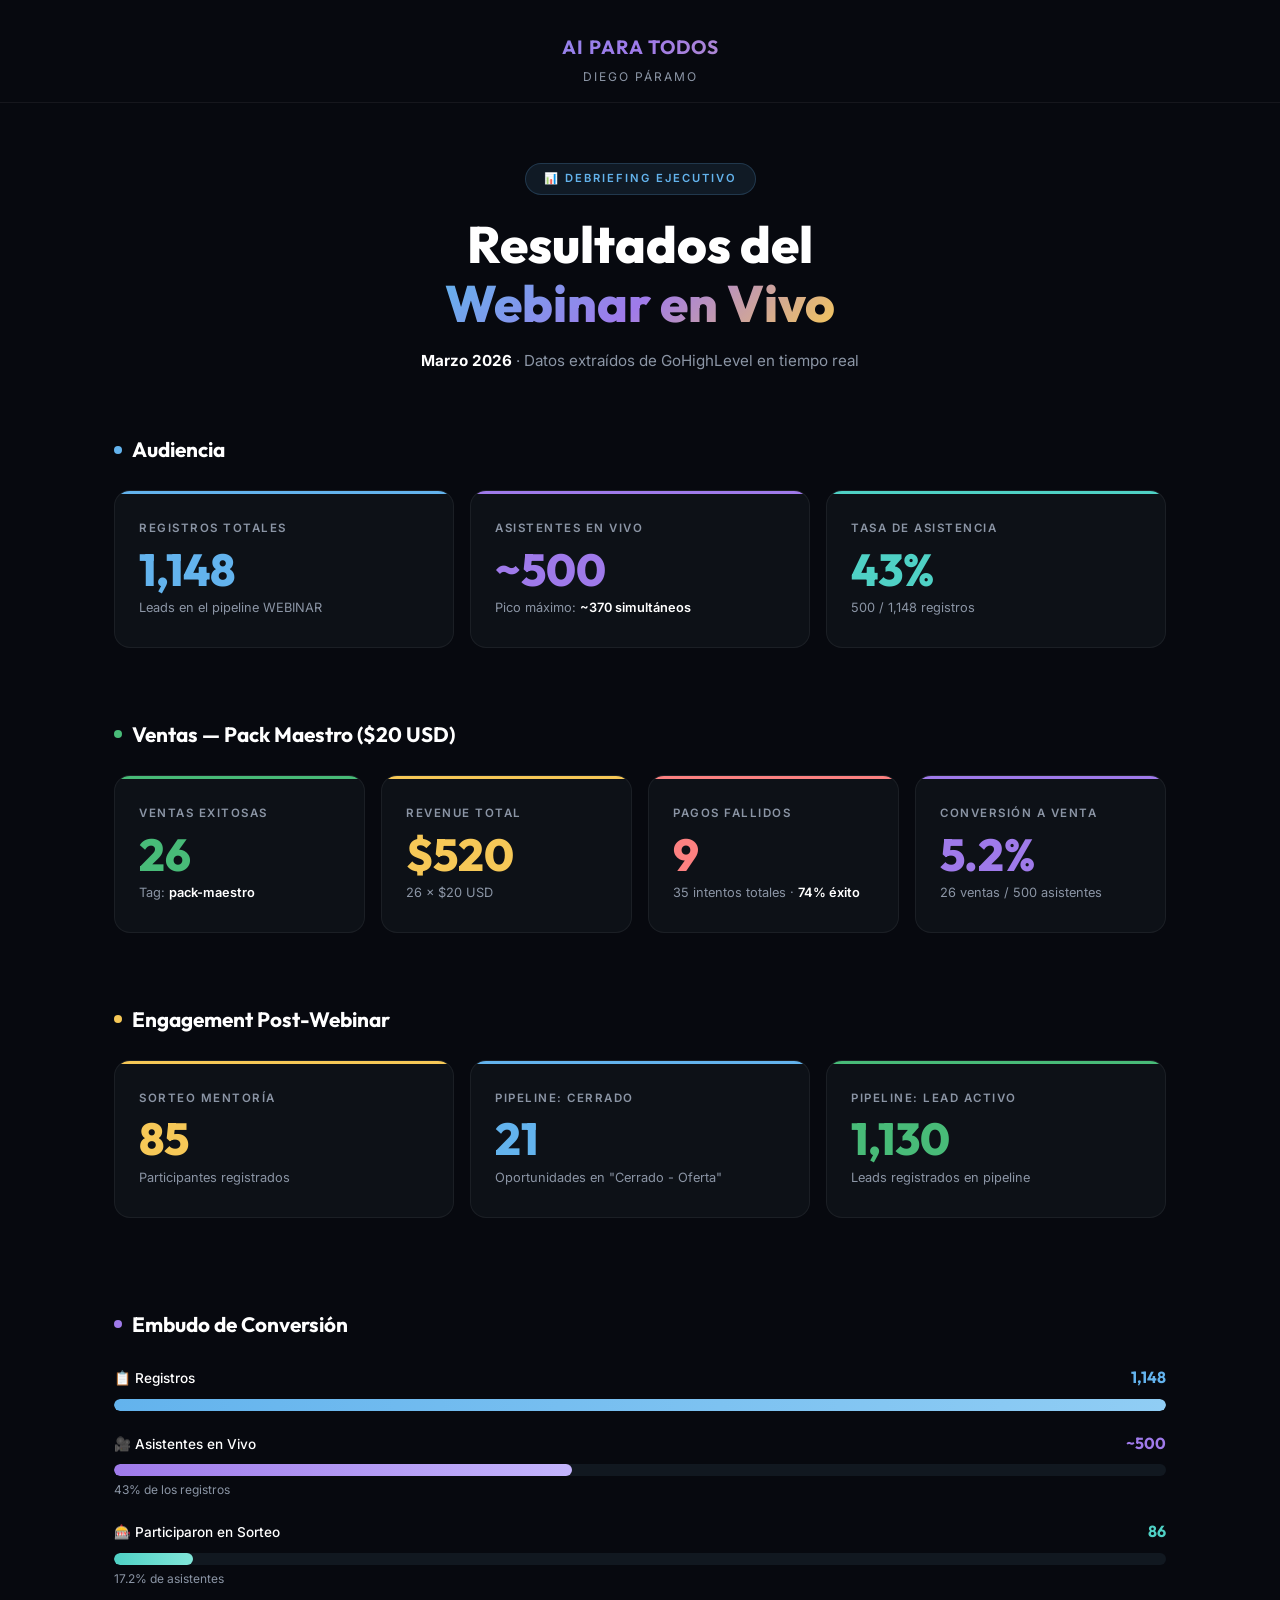
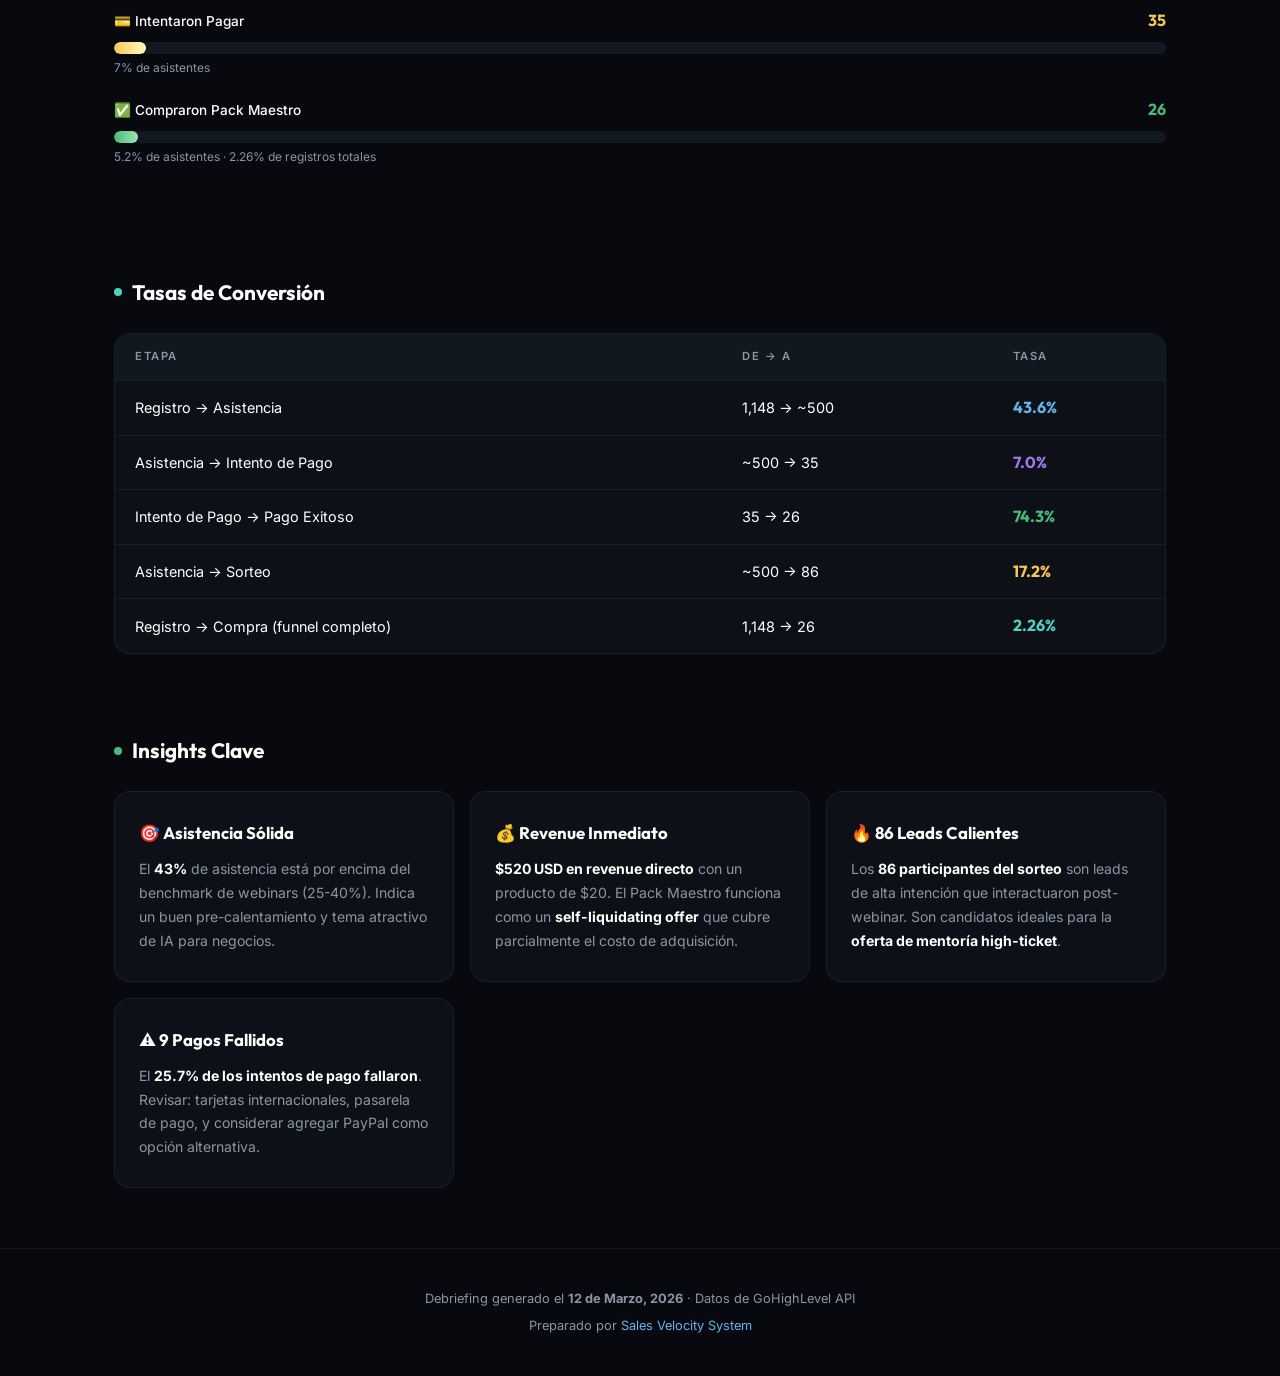
==== debriefing_webinar.html @ 4d349808 "Add webinar debriefing page with KPI metrics" ====
<!DOCTYPE html>
<html lang="es">
<head>
  <meta charset="UTF-8">
  <meta name="viewport" content="width=device-width, initial-scale=1.0">
  <title>Debriefing Webinar — AI Para Todos | Diego Páramo</title>
  <meta name="description" content="Resumen ejecutivo del webinar AI Para Todos — Métricas, resultados y oportunidades.">
  <link rel="preconnect" href="https://fonts.googleapis.com">
  <link href="https://fonts.googleapis.com/css2?family=Inter:wght@300;400;500;600;700;800;900&family=Outfit:wght@600;700;800&display=swap" rel="stylesheet">
  <style>
    :root {
      --bg-primary: #07090F;
      --bg-card: #0D1117;
      --bg-card-alt: #111820;
      --border: rgba(255,255,255,0.06);
      --border-accent: rgba(99,179,237,0.15);
      --white: #FFFFFF;
      --muted: #8B95A5;
      --accent-blue: #63B3ED;
      --accent-purple: #9F7AEA;
      --accent-green: #48BB78;
      --accent-gold: #F6C857;
      --accent-red: #FC8181;
      --accent-cyan: #4FD1C5;
      --gradient-hero: linear-gradient(135deg, #63B3ED 0%, #9F7AEA 50%, #F6C857 100%);
      --font-body: 'Inter', -apple-system, sans-serif;
      --font-display: 'Outfit', 'Inter', sans-serif;
      --radius: 16px;
      --radius-sm: 10px;
    }

    * { margin: 0; padding: 0; box-sizing: border-box; }

    body {
      font-family: var(--font-body);
      background: var(--bg-primary);
      color: var(--white);
      line-height: 1.6;
      -webkit-font-smoothing: antialiased;
    }

    .container {
      max-width: 1100px;
      margin: 0 auto;
      padding: 0 24px;
    }

    /* ─── HEADER ─── */
    .header {
      padding: 32px 0 16px;
      text-align: center;
      border-bottom: 1px solid var(--border);
    }
    .header-logo {
      font-family: var(--font-display);
      font-size: 1.2rem;
      font-weight: 700;
      background: var(--gradient-hero);
      -webkit-background-clip: text;
      -webkit-text-fill-color: transparent;
      background-clip: text;
      letter-spacing: 1px;
      text-transform: uppercase;
    }
    .header-sub {
      font-size: 0.75rem;
      color: var(--muted);
      margin-top: 4px;
      letter-spacing: 2px;
      text-transform: uppercase;
    }

    /* ─── HERO ─── */
    .hero {
      text-align: center;
      padding: 60px 0 40px;
    }
    .hero-badge {
      display: inline-block;
      padding: 6px 18px;
      border-radius: 100px;
      background: rgba(99,179,237,0.1);
      border: 1px solid rgba(99,179,237,0.2);
      font-size: 0.7rem;
      font-weight: 600;
      letter-spacing: 2px;
      text-transform: uppercase;
      color: var(--accent-blue);
      margin-bottom: 20px;
    }
    .hero h1 {
      font-family: var(--font-display);
      font-size: clamp(2rem, 5vw, 3.2rem);
      font-weight: 800;
      line-height: 1.15;
      margin-bottom: 16px;
    }
    .hero h1 span {
      background: var(--gradient-hero);
      -webkit-background-clip: text;
      -webkit-text-fill-color: transparent;
      background-clip: text;
    }
    .hero-date {
      font-size: 0.95rem;
      color: var(--muted);
    }
    .hero-date strong {
      color: var(--white);
    }

    /* ─── KPI GRID ─── */
    .kpi-section {
      padding: 20px 0 50px;
    }
    .kpi-section-title {
      font-family: var(--font-display);
      font-size: 1.3rem;
      font-weight: 700;
      margin-bottom: 24px;
      display: flex;
      align-items: center;
      gap: 10px;
    }
    .kpi-section-title .dot {
      width: 8px; height: 8px;
      border-radius: 50%;
      display: inline-block;
    }
    .kpi-grid {
      display: grid;
      grid-template-columns: repeat(auto-fit, minmax(220px, 1fr));
      gap: 16px;
    }
    .kpi-card {
      background: var(--bg-card);
      border: 1px solid var(--border);
      border-radius: var(--radius);
      padding: 28px 24px;
      position: relative;
      overflow: hidden;
      transition: transform 0.25s, border-color 0.25s;
    }
    .kpi-card:hover {
      transform: translateY(-3px);
      border-color: var(--border-accent);
    }
    .kpi-card::before {
      content: '';
      position: absolute;
      top: 0; left: 0; right: 0;
      height: 3px;
      border-radius: var(--radius) var(--radius) 0 0;
    }
    .kpi-card.blue::before { background: var(--accent-blue); }
    .kpi-card.purple::before { background: var(--accent-purple); }
    .kpi-card.green::before { background: var(--accent-green); }
    .kpi-card.gold::before { background: var(--accent-gold); }
    .kpi-card.red::before { background: var(--accent-red); }
    .kpi-card.cyan::before { background: var(--accent-cyan); }

    .kpi-label {
      font-size: 0.72rem;
      font-weight: 600;
      text-transform: uppercase;
      letter-spacing: 1.5px;
      color: var(--muted);
      margin-bottom: 10px;
    }
    .kpi-value {
      font-family: var(--font-display);
      font-size: 2.8rem;
      font-weight: 800;
      line-height: 1;
      margin-bottom: 6px;
    }
    .kpi-value.blue { color: var(--accent-blue); }
    .kpi-value.purple { color: var(--accent-purple); }
    .kpi-value.green { color: var(--accent-green); }
    .kpi-value.gold { color: var(--accent-gold); }
    .kpi-value.red { color: var(--accent-red); }
    .kpi-value.cyan { color: var(--accent-cyan); }

    .kpi-note {
      font-size: 0.8rem;
      color: var(--muted);
    }
    .kpi-note strong {
      color: var(--white);
      font-weight: 600;
    }

    /* ─── FUNNEL BREAKDOWN ─── */
    .funnel-section {
      padding: 40px 0 50px;
    }
    .funnel-bar-wrap {
      margin-bottom: 20px;
    }
    .funnel-bar-header {
      display: flex;
      justify-content: space-between;
      align-items: baseline;
      margin-bottom: 8px;
    }
    .funnel-bar-label {
      font-size: 0.85rem;
      font-weight: 500;
    }
    .funnel-bar-value {
      font-family: var(--font-display);
      font-size: 1rem;
      font-weight: 700;
    }
    .funnel-bar-track {
      width: 100%;
      height: 12px;
      background: var(--bg-card-alt);
      border-radius: 99px;
      overflow: hidden;
    }
    .funnel-bar-fill {
      height: 100%;
      border-radius: 99px;
      transition: width 1.5s cubic-bezier(0.22,1,0.36,1);
    }
    .funnel-bar-fill.blue { background: linear-gradient(90deg, var(--accent-blue), #90CDF4); }
    .funnel-bar-fill.purple { background: linear-gradient(90deg, var(--accent-purple), #C4B5FD); }
    .funnel-bar-fill.green { background: linear-gradient(90deg, var(--accent-green), #9AE6B4); }
    .funnel-bar-fill.gold { background: linear-gradient(90deg, var(--accent-gold), #FEFCBF); }
    .funnel-bar-fill.cyan { background: linear-gradient(90deg, var(--accent-cyan), #81E6D9); }

    .funnel-pct {
      font-size: 0.75rem;
      color: var(--muted);
      margin-top: 4px;
    }

    /* ─── CONVERSION TABLE ─── */
    .conversion-section {
      padding: 40px 0;
    }
    .conv-table {
      width: 100%;
      border-collapse: separate;
      border-spacing: 0;
      background: var(--bg-card);
      border: 1px solid var(--border);
      border-radius: var(--radius);
      overflow: hidden;
    }
    .conv-table th,
    .conv-table td {
      padding: 14px 20px;
      text-align: left;
    }
    .conv-table th {
      background: var(--bg-card-alt);
      font-size: 0.7rem;
      font-weight: 600;
      text-transform: uppercase;
      letter-spacing: 1.5px;
      color: var(--muted);
    }
    .conv-table td {
      font-size: 0.9rem;
      border-top: 1px solid var(--border);
    }
    .conv-table tr:hover td {
      background: rgba(99,179,237,0.03);
    }
    .conv-rate {
      font-family: var(--font-display);
      font-weight: 700;
      font-size: 1rem;
    }

    /* ─── INSIGHTS ─── */
    .insights-section {
      padding: 40px 0 60px;
    }
    .insight-grid {
      display: grid;
      grid-template-columns: repeat(auto-fit, minmax(300px, 1fr));
      gap: 16px;
    }
    .insight-card {
      background: var(--bg-card);
      border: 1px solid var(--border);
      border-radius: var(--radius);
      padding: 28px 24px;
    }
    .insight-card h3 {
      font-family: var(--font-display);
      font-size: 1.05rem;
      font-weight: 700;
      margin-bottom: 10px;
      display: flex;
      align-items: center;
      gap: 8px;
    }
    .insight-card p {
      font-size: 0.88rem;
      color: var(--muted);
      line-height: 1.7;
    }
    .insight-card p strong {
      color: var(--white);
    }

    /* ─── FOOTER ─── */
    footer {
      text-align: center;
      padding: 40px 0;
      border-top: 1px solid var(--border);
    }
    footer p {
      font-size: 0.8rem;
      color: var(--muted);
    }
    footer a {
      color: var(--accent-blue);
      text-decoration: none;
    }

    /* ─── ANIMATION ─── */
    .animate {
      opacity: 0;
      transform: translateY(24px);
      transition: opacity 0.7s ease, transform 0.7s ease;
    }
    .animate.visible {
      opacity: 1;
      transform: translateY(0);
    }
    .delay-1 { transition-delay: 0.1s; }
    .delay-2 { transition-delay: 0.2s; }
    .delay-3 { transition-delay: 0.3s; }
    .delay-4 { transition-delay: 0.4s; }
    .delay-5 { transition-delay: 0.5s; }
    .delay-6 { transition-delay: 0.6s; }

    /* ─── RESPONSIVE ─── */
    @media (max-width: 600px) {
      .kpi-grid { grid-template-columns: 1fr 1fr; gap: 10px; }
      .kpi-card { padding: 20px 16px; }
      .kpi-value { font-size: 2rem; }
      .hero { padding: 40px 0 24px; }
      .conv-table { font-size: 0.8rem; }
      .conv-table th, .conv-table td { padding: 10px 12px; }
      .insight-grid { grid-template-columns: 1fr; }
    }
  </style>
</head>
<body>

  <!-- HEADER -->
  <header class="header">
    <div class="container">
      <div class="header-logo">AI Para Todos</div>
      <div class="header-sub">Diego Páramo</div>
    </div>
  </header>

  <!-- HERO -->
  <section class="hero">
    <div class="container">
      <div class="hero-badge animate">📊 Debriefing Ejecutivo</div>
      <h1 class="animate delay-1">Resultados del<br><span>Webinar en Vivo</span></h1>
      <p class="hero-date animate delay-2"><strong>Marzo 2026</strong> · Datos extraídos de GoHighLevel en tiempo real</p>
    </div>
  </section>

  <!-- KPI SECTION 1: AUDIENCIA -->
  <section class="kpi-section">
    <div class="container">
      <h2 class="kpi-section-title animate"><span class="dot" style="background:var(--accent-blue)"></span> Audiencia</h2>
      <div class="kpi-grid">
        <div class="kpi-card blue animate delay-1">
          <div class="kpi-label">Registros Totales</div>
          <div class="kpi-value blue">1,148</div>
          <div class="kpi-note">Leads en el pipeline WEBINAR</div>
        </div>
        <div class="kpi-card purple animate delay-2">
          <div class="kpi-label">Asistentes en Vivo</div>
          <div class="kpi-value purple">~500</div>
          <div class="kpi-note">Pico máximo: <strong>~370 simultáneos</strong></div>
        </div>
        <div class="kpi-card cyan animate delay-3">
          <div class="kpi-label">Tasa de Asistencia</div>
          <div class="kpi-value cyan">43%</div>
          <div class="kpi-note">500 / 1,148 registros</div>
        </div>
      </div>
    </div>
  </section>

  <!-- KPI SECTION 2: VENTAS -->
  <section class="kpi-section">
    <div class="container">
      <h2 class="kpi-section-title animate"><span class="dot" style="background:var(--accent-green)"></span> Ventas — Pack Maestro ($20 USD)</h2>
      <div class="kpi-grid">
        <div class="kpi-card green animate delay-1">
          <div class="kpi-label">Ventas Exitosas</div>
          <div class="kpi-value green">26</div>
          <div class="kpi-note">Tag: <strong>pack-maestro</strong></div>
        </div>
        <div class="kpi-card gold animate delay-2">
          <div class="kpi-label">Revenue Total</div>
          <div class="kpi-value gold">$520</div>
          <div class="kpi-note">26 × $20 USD</div>
        </div>
        <div class="kpi-card red animate delay-3">
          <div class="kpi-label">Pagos Fallidos</div>
          <div class="kpi-value red">9</div>
          <div class="kpi-note">35 intentos totales · <strong>74% éxito</strong></div>
        </div>
        <div class="kpi-card purple animate delay-4">
          <div class="kpi-label">Conversión a Venta</div>
          <div class="kpi-value purple">5.2%</div>
          <div class="kpi-note">26 ventas / 500 asistentes</div>
        </div>
      </div>
    </div>
  </section>

  <!-- KPI SECTION 3: ENGAGEMENT -->
  <section class="kpi-section">
    <div class="container">
      <h2 class="kpi-section-title animate"><span class="dot" style="background:var(--accent-gold)"></span> Engagement Post-Webinar</h2>
      <div class="kpi-grid">
        <div class="kpi-card gold animate delay-1">
          <div class="kpi-label">Sorteo Mentoría</div>
          <div class="kpi-value gold">86</div>
          <div class="kpi-note">Participantes registrados</div>
        </div>
        <div class="kpi-card blue animate delay-2">
          <div class="kpi-label">Pipeline: Cerrado</div>
          <div class="kpi-value blue">21</div>
          <div class="kpi-note">Oportunidades en "Cerrado - Oferta"</div>
        </div>
        <div class="kpi-card green animate delay-3">
          <div class="kpi-label">Pipeline: Lead Activo</div>
          <div class="kpi-value green">1,148</div>
          <div class="kpi-note">Leads registrados en pipeline</div>
        </div>
      </div>
    </div>
  </section>

  <!-- FUNNEL VISUALIZATION -->
  <section class="funnel-section">
    <div class="container">
      <h2 class="kpi-section-title animate"><span class="dot" style="background:var(--accent-purple)"></span> Embudo de Conversión</h2>

      <div class="funnel-bar-wrap animate delay-1">
        <div class="funnel-bar-header">
          <span class="funnel-bar-label">📋 Registros</span>
          <span class="funnel-bar-value" style="color:var(--accent-blue)">1,148</span>
        </div>
        <div class="funnel-bar-track">
          <div class="funnel-bar-fill blue" style="width:100%"></div>
        </div>
      </div>

      <div class="funnel-bar-wrap animate delay-2">
        <div class="funnel-bar-header">
          <span class="funnel-bar-label">🎥 Asistentes en Vivo</span>
          <span class="funnel-bar-value" style="color:var(--accent-purple)">~500</span>
        </div>
        <div class="funnel-bar-track">
          <div class="funnel-bar-fill purple" style="width:43.5%"></div>
        </div>
        <div class="funnel-pct">43% de los registros</div>
      </div>

      <div class="funnel-bar-wrap animate delay-3">
        <div class="funnel-bar-header">
          <span class="funnel-bar-label">🎰 Participaron en Sorteo</span>
          <span class="funnel-bar-value" style="color:var(--accent-cyan)">86</span>
        </div>
        <div class="funnel-bar-track">
          <div class="funnel-bar-fill cyan" style="width:7.5%"></div>
        </div>
        <div class="funnel-pct">17.2% de asistentes</div>
      </div>

      <div class="funnel-bar-wrap animate delay-4">
        <div class="funnel-bar-header">
          <span class="funnel-bar-label">💳 Intentaron Pagar</span>
          <span class="funnel-bar-value" style="color:var(--accent-gold)">35</span>
        </div>
        <div class="funnel-bar-track">
          <div class="funnel-bar-fill gold" style="width:3%"></div>
        </div>
        <div class="funnel-pct">7% de asistentes</div>
      </div>

      <div class="funnel-bar-wrap animate delay-5">
        <div class="funnel-bar-header">
          <span class="funnel-bar-label">✅ Compraron Pack Maestro</span>
          <span class="funnel-bar-value" style="color:var(--accent-green)">26</span>
        </div>
        <div class="funnel-bar-track">
          <div class="funnel-bar-fill green" style="width:2.26%"></div>
        </div>
        <div class="funnel-pct">5.2% de asistentes · 2.26% de registros totales</div>
      </div>
    </div>
  </section>

  <!-- CONVERSION TABLE -->
  <section class="conversion-section">
    <div class="container">
      <h2 class="kpi-section-title animate"><span class="dot" style="background:var(--accent-cyan)"></span> Tasas de Conversión</h2>
      <table class="conv-table animate delay-1">
        <thead>
          <tr>
            <th>Etapa</th>
            <th>De → A</th>
            <th>Tasa</th>
          </tr>
        </thead>
        <tbody>
          <tr>
            <td>Registro → Asistencia</td>
            <td>1,148 → ~500</td>
            <td><span class="conv-rate" style="color:var(--accent-blue)">43.6%</span></td>
          </tr>
          <tr>
            <td>Asistencia → Intento de Pago</td>
            <td>~500 → 35</td>
            <td><span class="conv-rate" style="color:var(--accent-purple)">7.0%</span></td>
          </tr>
          <tr>
            <td>Intento de Pago → Pago Exitoso</td>
            <td>35 → 26</td>
            <td><span class="conv-rate" style="color:var(--accent-green)">74.3%</span></td>
          </tr>
          <tr>
            <td>Asistencia → Sorteo</td>
            <td>~500 → 86</td>
            <td><span class="conv-rate" style="color:var(--accent-gold)">17.2%</span></td>
          </tr>
          <tr>
            <td>Registro → Compra (funnel completo)</td>
            <td>1,148 → 26</td>
            <td><span class="conv-rate" style="color:var(--accent-cyan)">2.26%</span></td>
          </tr>
        </tbody>
      </table>
    </div>
  </section>

  <!-- INSIGHTS -->
  <section class="insights-section">
    <div class="container">
      <h2 class="kpi-section-title animate"><span class="dot" style="background:var(--accent-green)"></span> Insights Clave</h2>
      <div class="insight-grid">
        <div class="insight-card animate delay-1">
          <h3>🎯 Asistencia Sólida</h3>
          <p>El <strong>43%</strong> de asistencia está por encima del benchmark de webinars (25-40%). Indica un buen pre-calentamiento y tema atractivo de IA para negocios.</p>
        </div>
        <div class="insight-card animate delay-2">
          <h3>💰 Revenue Inmediato</h3>
          <p><strong>$520 USD en revenue directo</strong> con un producto de $20. El Pack Maestro funciona como un <strong>self-liquidating offer</strong> que cubre parcialmente el costo de adquisición.</p>
        </div>
        <div class="insight-card animate delay-3">
          <h3>🔥 86 Leads Calientes</h3>
          <p>Los <strong>86 participantes del sorteo</strong> son leads de alta intención que interactuaron post-webinar. Son candidatos ideales para la <strong>oferta de mentoría high-ticket</strong>.</p>
        </div>
        <div class="insight-card animate delay-4">
          <h3>⚠️ 9 Pagos Fallidos</h3>
          <p>El <strong>25.7% de los intentos de pago fallaron</strong>. Revisar: tarjetas internacionales, pasarela de pago, y considerar agregar PayPal como opción alternativa.</p>
        </div>
      </div>
    </div>
  </section>

  <!-- FOOTER -->
  <footer>
    <div class="container">
      <p>Debriefing generado el <strong>12 de Marzo, 2026</strong> · Datos de GoHighLevel API</p>
      <p style="margin-top:6px;">Preparado por <a href="https://luchobranding.com" target="_blank">Sales Velocity System</a></p>
    </div>
  </footer>

  <script>
    // Intersection Observer for scroll animations
    const observer = new IntersectionObserver((entries) => {
      entries.forEach(entry => {
        if (entry.isIntersecting) {
          entry.target.classList.add('visible');
        }
      });
    }, { threshold: 0.1, rootMargin: '0px 0px -40px 0px' });

    document.querySelectorAll('.animate').forEach(el => observer.observe(el));

    // Animate KPI numbers on visibility
    function animateValue(el, start, end, duration) {
      const range = end - start;
      const startTime = performance.now();
      function update(currentTime) {
        const elapsed = currentTime - startTime;
        const progress = Math.min(elapsed / duration, 1);
        const eased = 1 - Math.pow(1 - progress, 3);
        const current = Math.round(start + range * eased);
        el.textContent = current.toLocaleString('en-US');
        if (progress < 1) requestAnimationFrame(update);
      }
      requestAnimationFrame(update);
    }

    const kpiObserver = new IntersectionObserver((entries) => {
      entries.forEach(entry => {
        if (entry.isIntersecting && !entry.target.dataset.animated) {
          entry.target.dataset.animated = 'true';
          const text = entry.target.textContent.replace(/[^0-9.]/g, '');
          const val = parseFloat(text);
          if (!isNaN(val) && val > 1 && !entry.target.textContent.includes('$') && !entry.target.textContent.includes('%') && !entry.target.textContent.includes('~')) {
            animateValue(entry.target, 0, val, 1200);
          }
        }
      });
    }, { threshold: 0.5 });

    document.querySelectorAll('.kpi-value').forEach(el => kpiObserver.observe(el));
  </script>
</body>
</html>
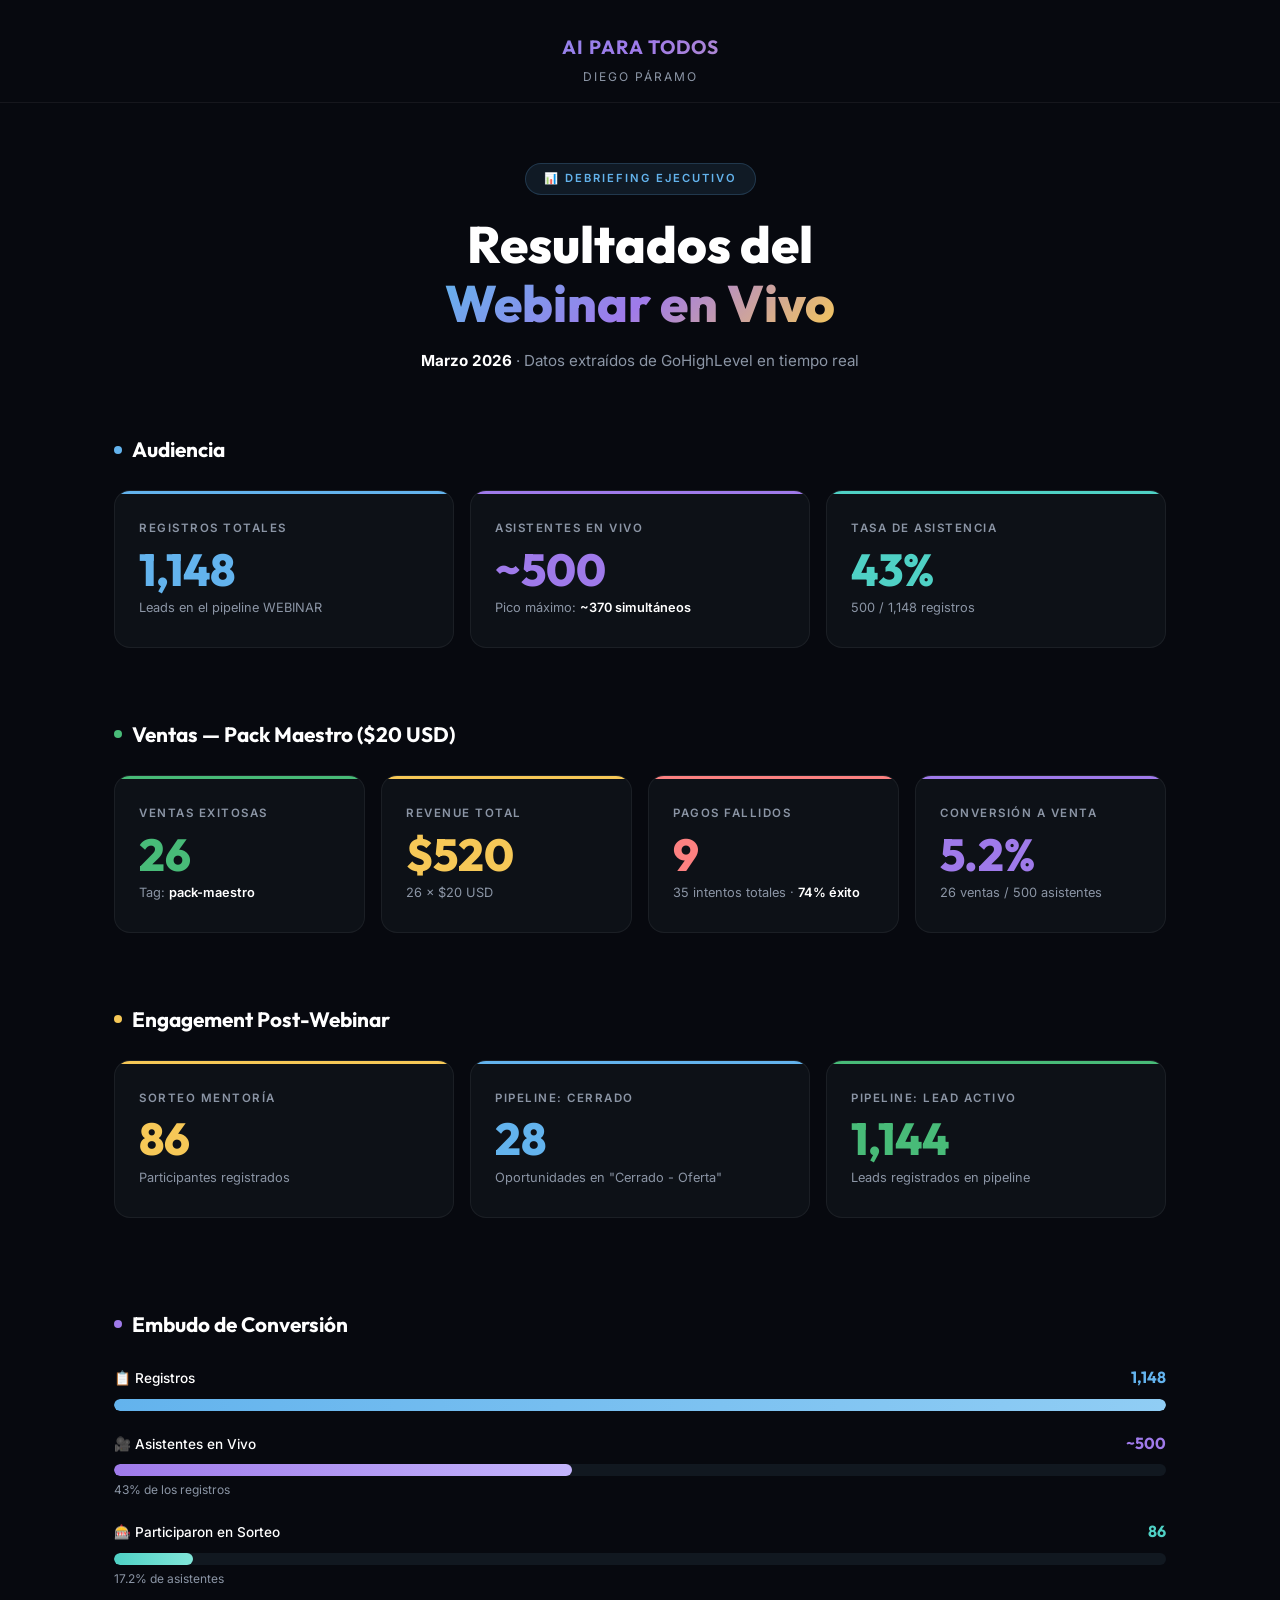
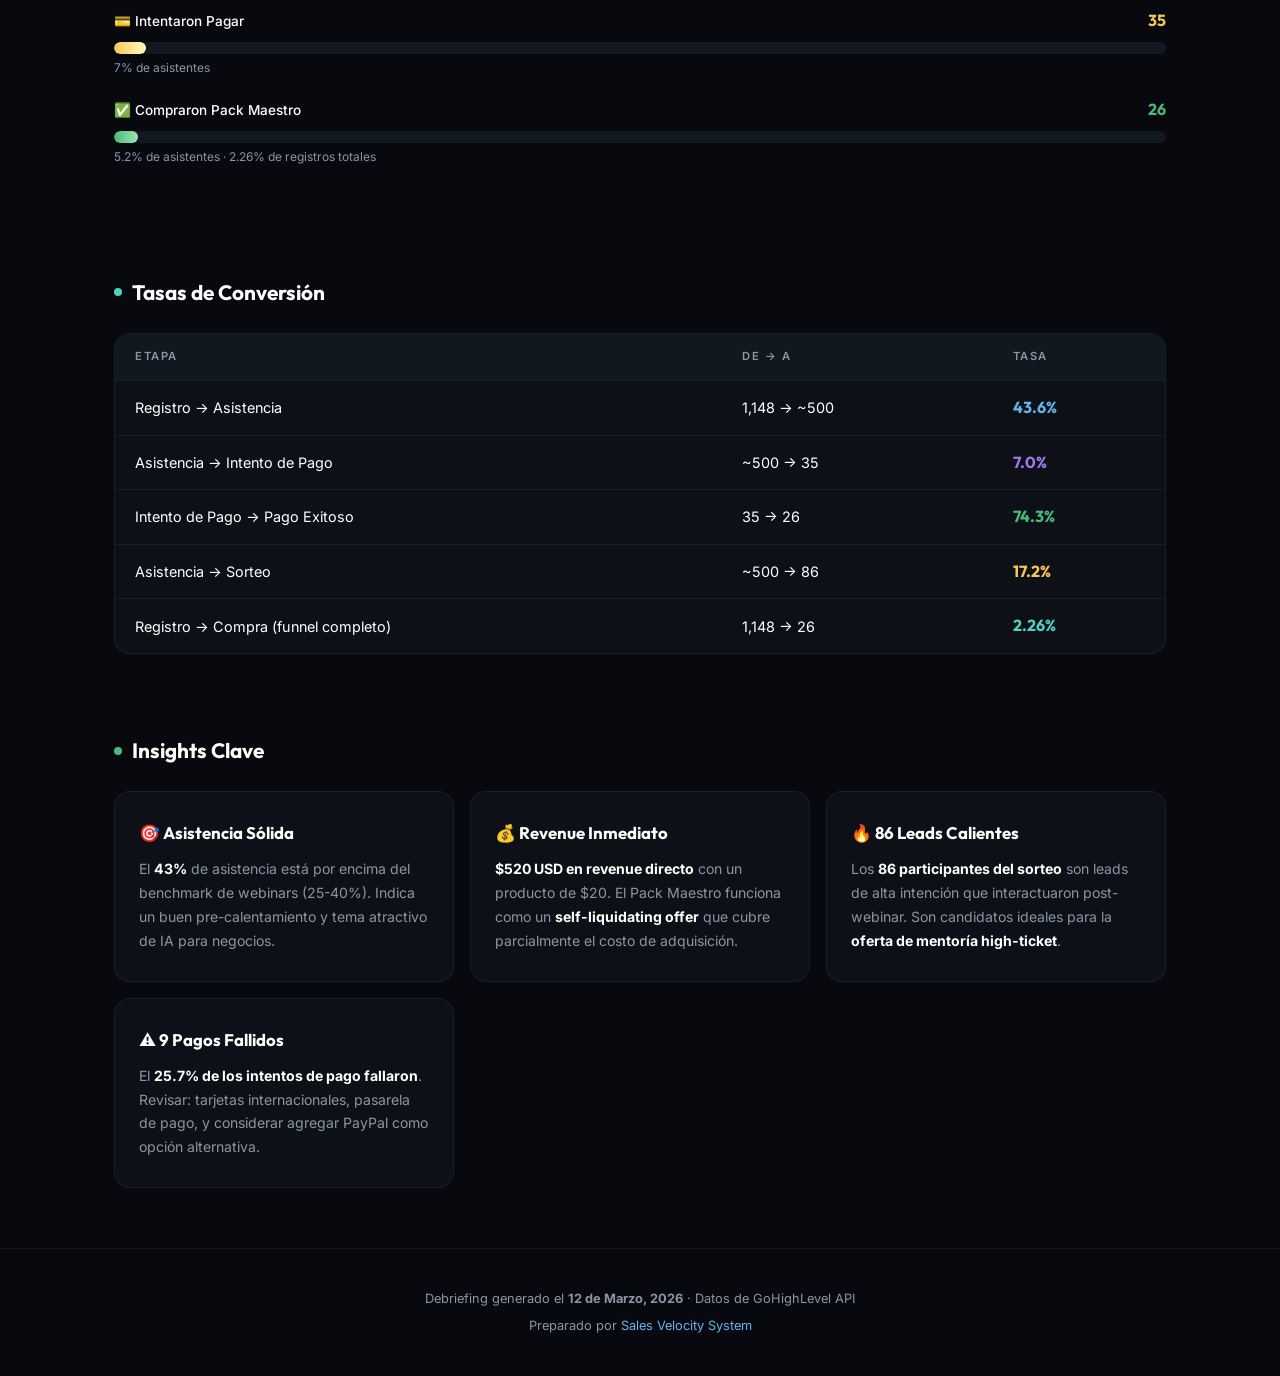
==== commit 61c17baf: "Update Cerrado pipeline count: 21 → 28 (moved 7 missing buyers via API)" ====
--- a/debriefing_webinar.html
+++ b/debriefing_webinar.html
@@ -436,7 +436,7 @@
         </div>
         <div class="kpi-card blue animate delay-2">
           <div class="kpi-label">Pipeline: Cerrado</div>
-          <div class="kpi-value blue">21</div>
+          <div class="kpi-value blue">28</div>
           <div class="kpi-note">Oportunidades en "Cerrado - Oferta"</div>
         </div>
         <div class="kpi-card green animate delay-3">
